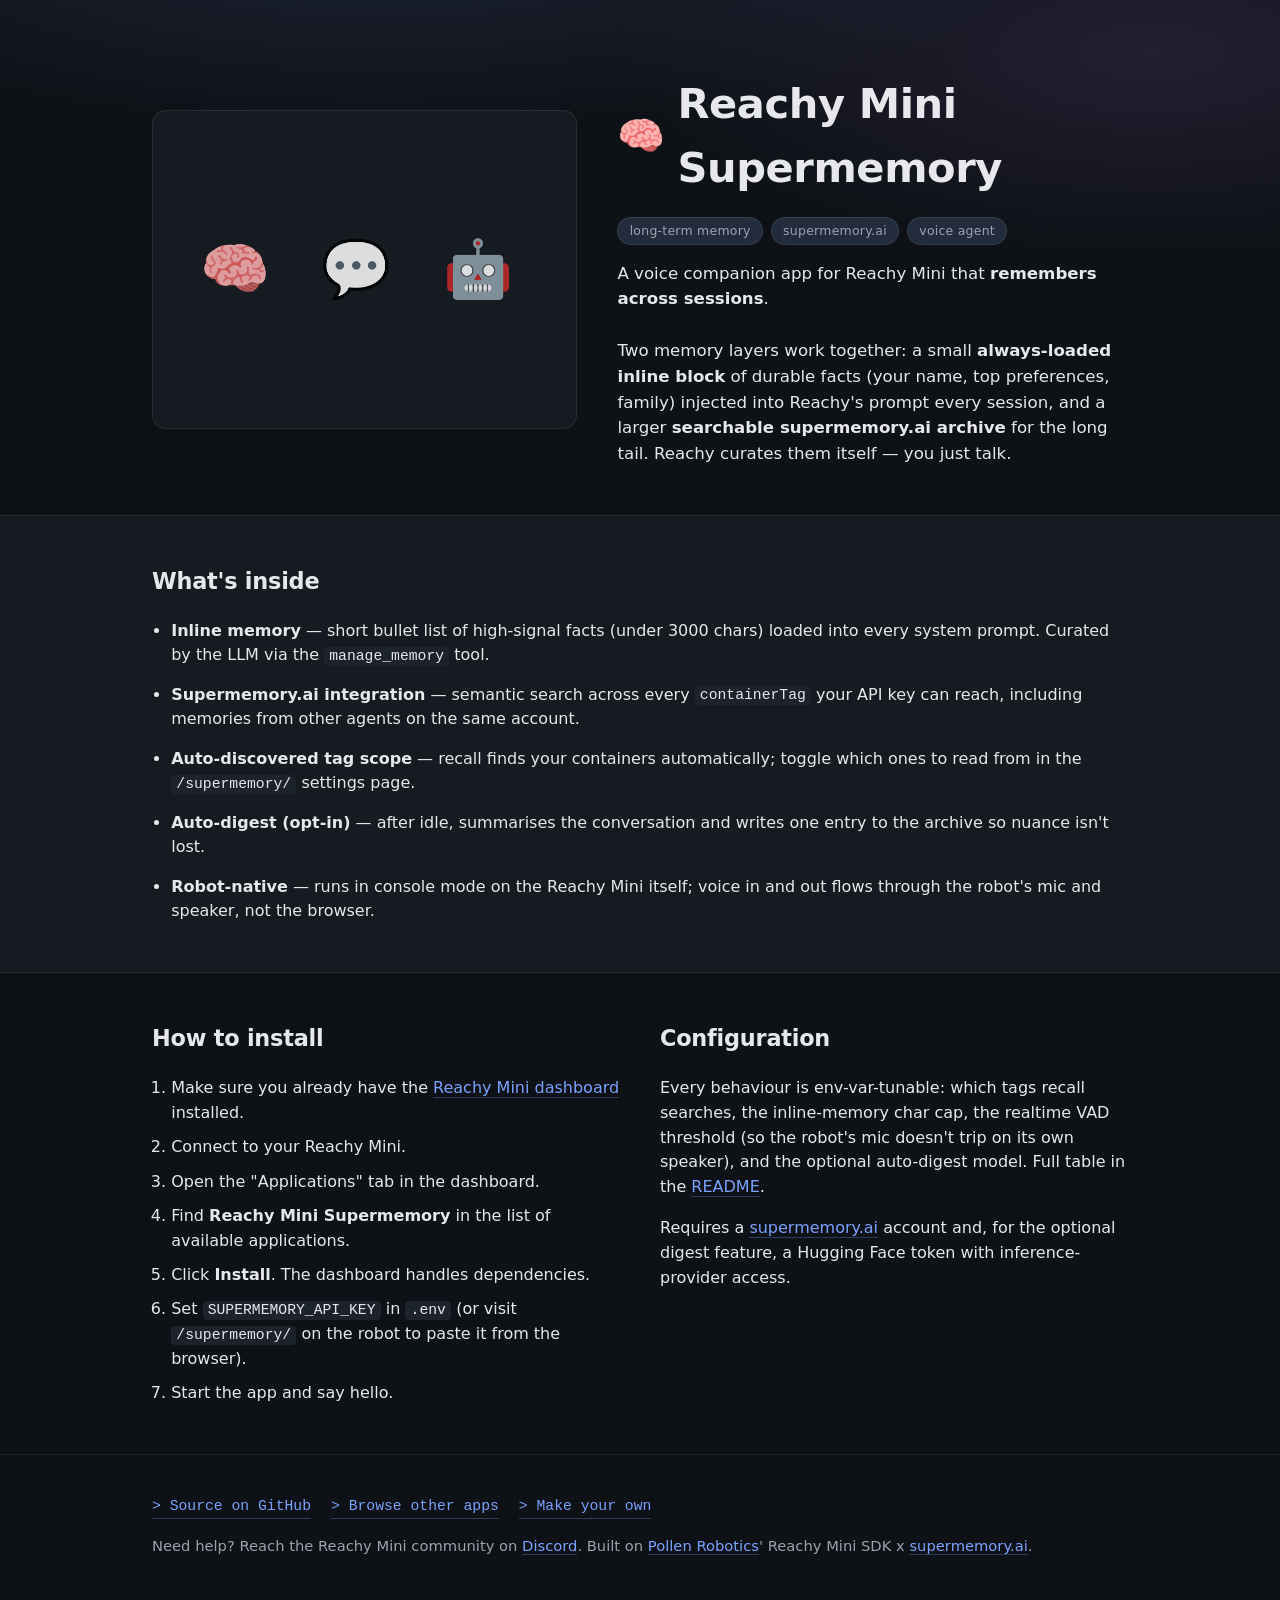
==== index.html @ 40059d6d "Prep app for Hugging Face Space publish reachy-mini-app-assistant check now passes end-to-end. Four " ====
<!DOCTYPE html>
<html lang="en">
<head>
  <meta charset="UTF-8" />
  <meta name="viewport" content="width=device-width, initial-scale=1.0" />
  <title>Reachy Mini Supermemory - Voice companion with long-term memory</title>
  <meta name="description" content="Reachy Mini conversation app with dual-layer memory: a small always-loaded inline block and a searchable supermemory.ai archive. Talk to your robot once, it remembers next session." />
  <link rel="stylesheet" href="style.css" />
</head>
<body>

  <section class="hero">
    <div class="container">
      <div class="hero-grid">
        <div class="hero-visual">
          <div class="hero-placeholder">🧠 💬 🤖</div>
        </div>

        <div class="hero-content">
          <div class="hero-header">
            <div class="hero-icon">🧠</div>
            <h1 class="hero-title">Reachy Mini Supermemory</h1>
          </div>

          <div class="tags">
            <span class="tag">long-term memory</span>
            <span class="tag">supermemory.ai</span>
            <span class="tag">voice agent</span>
          </div>

          <p class="hero-description">
            A voice companion app for Reachy Mini that <b>remembers across sessions</b>.
            <br /><br />
            Two memory layers work together: a small <b>always-loaded inline block</b> of durable facts (your name, top preferences, family) injected into Reachy's prompt every session, and a larger <b>searchable supermemory.ai archive</b> for the long tail. Reachy curates them itself — you just talk.
          </p>
        </div>
      </div>
    </div>
  </section>

  <section class="features">
    <div class="container">
      <h2 class="section-title">What's inside</h2>
      <ul class="feature-list">
        <li>
          <b>Inline memory</b> — short bullet list of high-signal facts (under 3000 chars) loaded into every system prompt. Curated by the LLM via the <code>manage_memory</code> tool.
        </li>
        <li>
          <b>Supermemory.ai integration</b> — semantic search across every <code>containerTag</code> your API key can reach, including memories from other agents on the same account.
        </li>
        <li>
          <b>Auto-discovered tag scope</b> — recall finds your containers automatically; toggle which ones to read from in the <code>/supermemory/</code> settings page.
        </li>
        <li>
          <b>Auto-digest (opt-in)</b> — after idle, summarises the conversation and writes one entry to the archive so nuance isn't lost.
        </li>
        <li>
          <b>Robot-native</b> — runs in console mode on the Reachy Mini itself; voice in and out flows through the robot's mic and speaker, not the browser.
        </li>
      </ul>
    </div>
  </section>

  <section class="technical">
    <div class="container">
      <div class="technical-grid">
        <div>
          <h2 class="section-title">How to install</h2>
          <ol class="install-steps">
            <li>
              <span>
                Make sure you already have the
                <a href="https://github.com/pollen-robotics/reachy-mini-desktop-app/releases/latest" class="link-tertiary">Reachy Mini dashboard</a>
                installed.
              </span>
            </li>
            <li><span>Connect to your Reachy Mini.</span></li>
            <li><span>Open the "Applications" tab in the dashboard.</span></li>
            <li><span>Find <b>Reachy Mini Supermemory</b> in the list of available applications.</span></li>
            <li><span>Click <b>Install</b>. The dashboard handles dependencies.</span></li>
            <li><span>Set <code>SUPERMEMORY_API_KEY</code> in <code>.env</code> (or visit <code>/supermemory/</code> on the robot to paste it from the browser).</span></li>
            <li><span>Start the app and say hello.</span></li>
          </ol>
        </div>

        <div>
          <h2 class="section-title">Configuration</h2>
          <p>
            Every behaviour is env-var-tunable: which tags recall searches, the inline-memory char cap, the realtime VAD threshold (so the robot's mic doesn't trip on its own speaker), and the optional auto-digest model. Full table in the
            <a href="https://github.com/cortexuvula/reachy_mini_supermemory_app#configuration-reference" class="link-tertiary">README</a>.
          </p>
          <p>
            Requires a <a href="https://supermemory.ai" class="link-tertiary">supermemory.ai</a> account and, for the optional digest feature, a Hugging Face token with inference-provider access.
          </p>
        </div>
      </div>
    </div>
  </section>

  <footer class="footer">
    <div class="container">
      <div class="footer-content">
        <div class="footer-links">
          <a href="https://github.com/cortexuvula/reachy_mini_supermemory_app" target="_blank" rel="noopener">&gt; Source on GitHub</a>
          <a href="https://huggingface.co/spaces/pollen-robotics/Reachy-Mini_Best_Spaces" target="_blank" rel="noopener">&gt; Browse other apps</a>
          <a href="https://huggingface.co/blog/pollen-robotics/make-and-publish-your-reachy-mini-apps" target="_blank" rel="noopener">&gt; Make your own</a>
        </div>
        <p class="footer-help">
          Need help? Reach the Reachy Mini community on <a href="https://discord.gg/u3QtUBhy" target="_blank" rel="noopener">Discord</a>.
          Built on <a href="https://www.pollen-robotics.com/" target="_blank" rel="noopener">Pollen Robotics</a>' Reachy Mini SDK x <a href="https://supermemory.ai" target="_blank" rel="noopener">supermemory.ai</a>.
        </p>
      </div>
    </div>
  </footer>

</body>
</html>
---- style.css ----
:root {
  --bg: #0e1116;
  --surface: #161b22;
  --surface-2: #1c232c;
  --text: #e6e8eb;
  --text-dim: #9aa3ac;
  --accent: #7aa2ff;
  --accent-2: #b08cff;
  --tag-bg: #232c3d;
  --border: rgba(255, 255, 255, 0.08);
  --radius: 14px;
  --radius-sm: 8px;
  --font-sans: ui-sans-serif, system-ui, -apple-system, "Segoe UI", Roboto, "Helvetica Neue", Arial, sans-serif;
  --font-mono: ui-monospace, SFMono-Regular, "SF Mono", Menlo, Consolas, "Liberation Mono", monospace;
}

* { box-sizing: border-box; }

html, body {
  margin: 0;
  padding: 0;
  background: var(--bg);
  color: var(--text);
  font-family: var(--font-sans);
  line-height: 1.55;
  -webkit-font-smoothing: antialiased;
}

a {
  color: var(--accent);
  text-decoration: none;
  border-bottom: 1px solid rgba(122, 162, 255, 0.3);
  transition: color 120ms ease, border-color 120ms ease;
}
a:hover { color: var(--accent-2); border-color: var(--accent-2); }

code {
  font-family: var(--font-mono);
  font-size: 0.92em;
  background: var(--surface-2);
  padding: 0.1em 0.35em;
  border-radius: 4px;
}

.container {
  max-width: 1024px;
  margin: 0 auto;
  padding: 0 1.5rem;
}

/* Hero */
.hero {
  padding: 4.5rem 0 3rem;
  background:
    radial-gradient(1200px 400px at 30% -20%, rgba(122, 162, 255, 0.15), transparent 60%),
    radial-gradient(900px 350px at 90% 10%, rgba(176, 140, 255, 0.12), transparent 60%);
}

.hero-grid {
  display: grid;
  grid-template-columns: 1fr 1.2fr;
  gap: 2.5rem;
  align-items: center;
}

.hero-visual {
  background: var(--surface);
  border: 1px solid var(--border);
  border-radius: var(--radius);
  aspect-ratio: 4 / 3;
  display: flex;
  align-items: center;
  justify-content: center;
}

.hero-placeholder {
  font-size: 3.5rem;
  letter-spacing: 0.3em;
  opacity: 0.85;
}

.hero-content { display: flex; flex-direction: column; gap: 1rem; }

.hero-header {
  display: flex;
  align-items: center;
  gap: 0.75rem;
}

.hero-icon { font-size: 2.4rem; line-height: 1; }

.hero-title {
  margin: 0;
  font-size: clamp(1.8rem, 4vw, 2.6rem);
  font-weight: 700;
  letter-spacing: -0.01em;
}

.tags { display: flex; flex-wrap: wrap; gap: 0.5rem; }

.tag {
  background: var(--tag-bg);
  color: var(--text-dim);
  padding: 0.2rem 0.7rem;
  border-radius: 999px;
  font-size: 0.78rem;
  letter-spacing: 0.02em;
  border: 1px solid var(--border);
}

.hero-description {
  margin: 0;
  font-size: 1.04rem;
  color: var(--text);
  max-width: 60ch;
}

/* Features */
.features {
  padding: 3rem 0;
  background: var(--surface);
  border-top: 1px solid var(--border);
  border-bottom: 1px solid var(--border);
}

.section-title {
  margin: 0 0 1.25rem;
  font-size: 1.4rem;
  font-weight: 600;
  letter-spacing: -0.01em;
}

.feature-list {
  margin: 0;
  padding-left: 1.2rem;
  display: grid;
  gap: 0.9rem;
  color: var(--text-dim);
}

.feature-list li { color: var(--text); }
.feature-list li b { color: var(--text); }

/* Technical / install */
.technical { padding: 3rem 0; }

.technical-grid {
  display: grid;
  grid-template-columns: 1fr 1fr;
  gap: 2.5rem;
  align-items: start;
}

.install-steps {
  margin: 0;
  padding-left: 1.2rem;
  display: grid;
  gap: 0.6rem;
  color: var(--text-dim);
}

.install-steps li { color: var(--text); }

.link-tertiary { color: var(--accent); }

/* Footer */
.footer {
  padding: 2.5rem 0 3rem;
  border-top: 1px solid var(--border);
  background: var(--bg);
}

.footer-content {
  display: grid;
  gap: 1rem;
  color: var(--text-dim);
}

.footer-links {
  display: flex;
  flex-wrap: wrap;
  gap: 1.25rem;
  font-family: var(--font-mono);
  font-size: 0.92rem;
}

.footer-help {
  margin: 0;
  font-size: 0.92rem;
  color: var(--text-dim);
}

/* Responsive */
@media (max-width: 720px) {
  .hero-grid, .technical-grid { grid-template-columns: 1fr; }
  .hero { padding: 3rem 0 2rem; }
  .hero-visual { aspect-ratio: 16 / 10; }
}
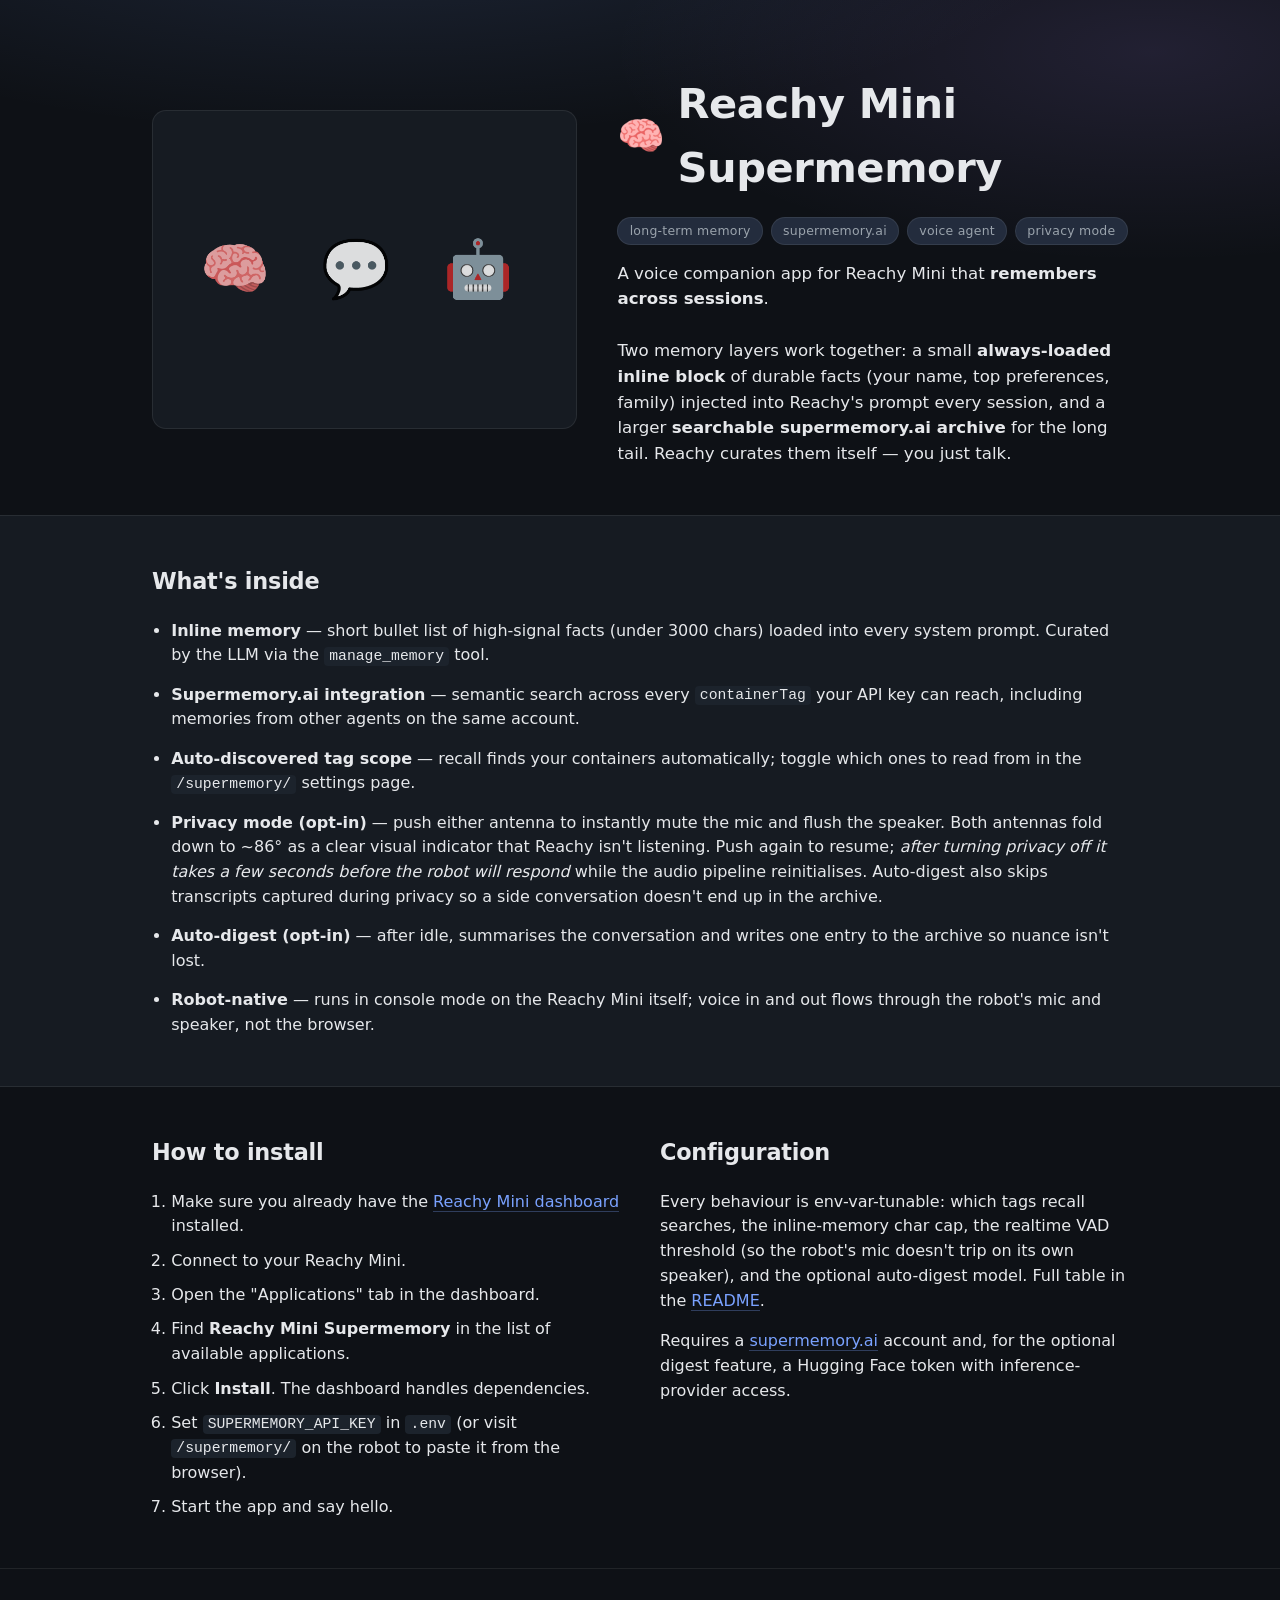
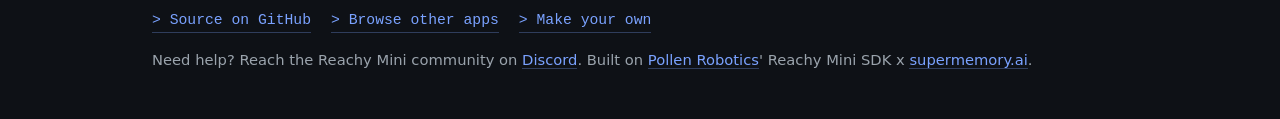
==== commit 54a4ac17: "Document privacy mode on landing page + note resume delay Added a "privacy mode" tag to the hero and" ====
--- a/index.html
+++ b/index.html
@@ -26,6 +26,7 @@
             <span class="tag">long-term memory</span>
             <span class="tag">supermemory.ai</span>
             <span class="tag">voice agent</span>
+            <span class="tag">privacy mode</span>
           </div>
 
           <p class="hero-description">
@@ -50,6 +51,9 @@
         </li>
         <li>
           <b>Auto-discovered tag scope</b> — recall finds your containers automatically; toggle which ones to read from in the <code>/supermemory/</code> settings page.
+        </li>
+        <li>
+          <b>Privacy mode (opt-in)</b> — push either antenna to instantly mute the mic and flush the speaker. Both antennas fold down to ~86° as a clear visual indicator that Reachy isn't listening. Push again to resume; <em>after turning privacy off it takes a few seconds before the robot will respond</em> while the audio pipeline reinitialises. Auto-digest also skips transcripts captured during privacy so a side conversation doesn't end up in the archive.
         </li>
         <li>
           <b>Auto-digest (opt-in)</b> — after idle, summarises the conversation and writes one entry to the archive so nuance isn't lost.
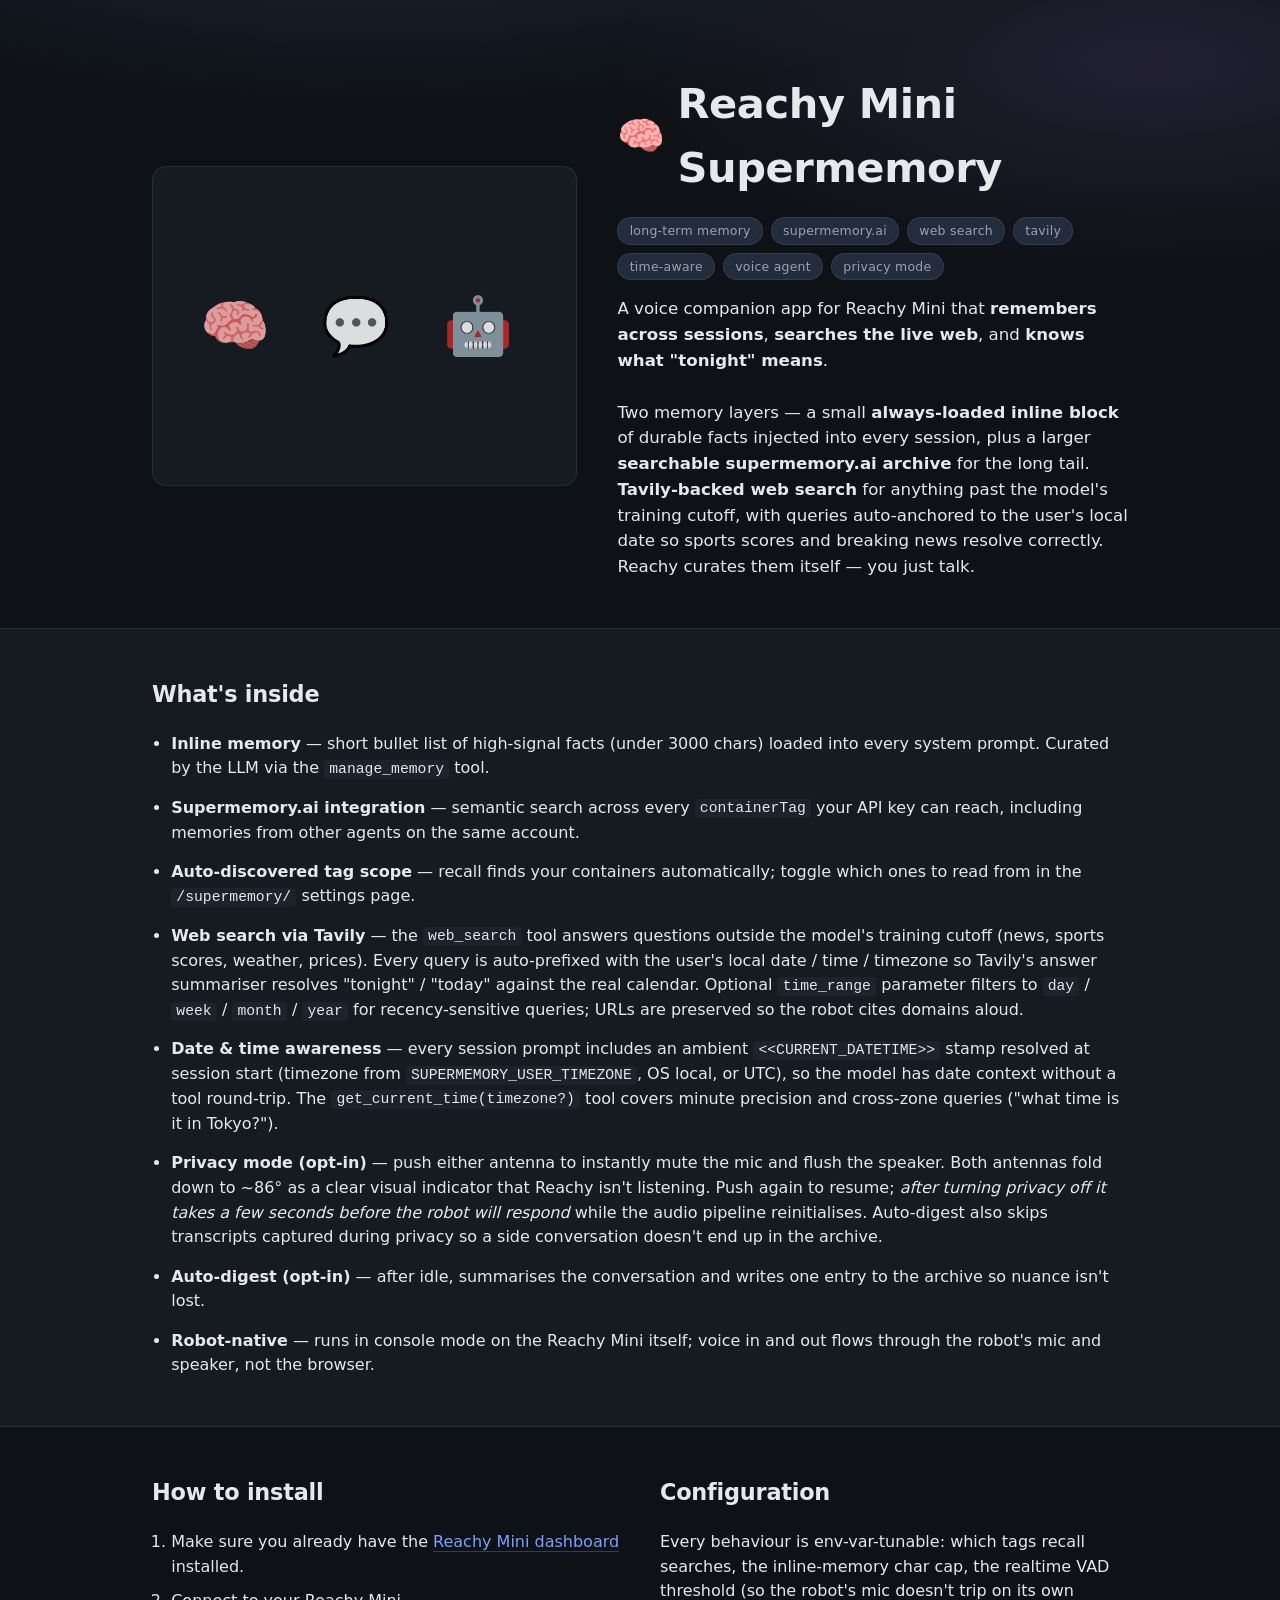
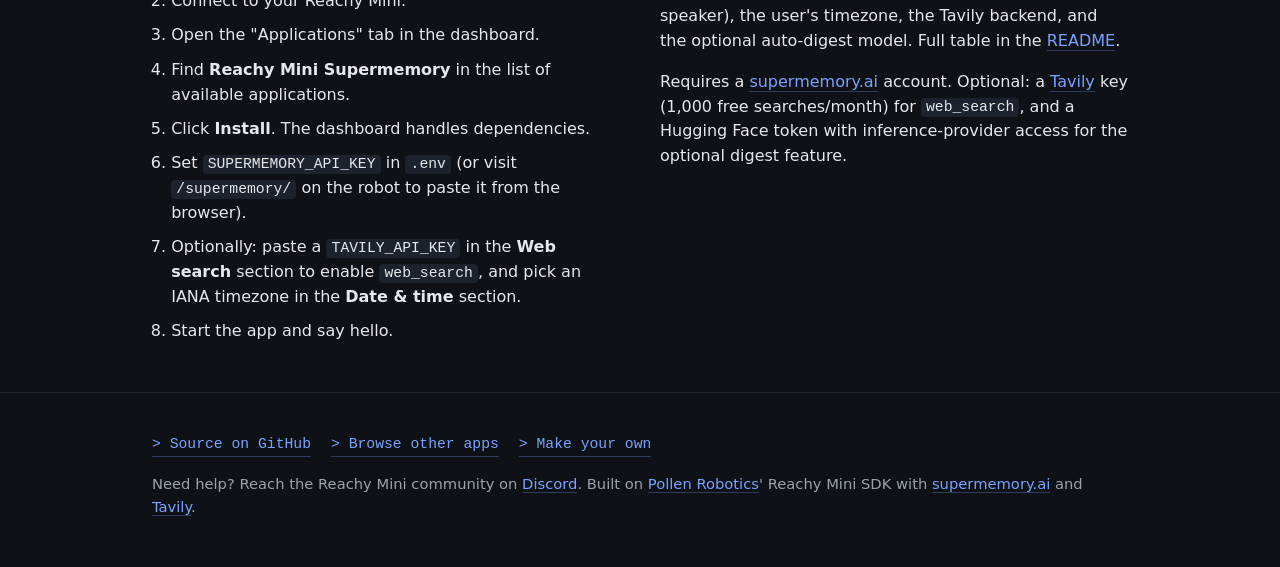
==== commit 550e9d9e: "Docs: surface web_search (Tavily) and date/time awareness on the landing page README and index.html " ====
--- a/index.html
+++ b/index.html
@@ -3,8 +3,8 @@
 <head>
   <meta charset="UTF-8" />
   <meta name="viewport" content="width=device-width, initial-scale=1.0" />
-  <title>Reachy Mini Supermemory - Voice companion with long-term memory</title>
-  <meta name="description" content="Reachy Mini conversation app with dual-layer memory: a small always-loaded inline block and a searchable supermemory.ai archive. Talk to your robot once, it remembers next session." />
+  <title>Reachy Mini Supermemory - Voice companion with memory, web search, and time awareness</title>
+  <meta name="description" content="Reachy Mini conversation app with dual-layer memory (inline + supermemory.ai), Tavily-backed web search, and timezone-aware date/time so the robot knows what 'tonight' actually means." />
   <link rel="stylesheet" href="style.css" />
 </head>
 <body>
@@ -25,14 +25,17 @@
           <div class="tags">
             <span class="tag">long-term memory</span>
             <span class="tag">supermemory.ai</span>
+            <span class="tag">web search</span>
+            <span class="tag">tavily</span>
+            <span class="tag">time-aware</span>
             <span class="tag">voice agent</span>
             <span class="tag">privacy mode</span>
           </div>
 
           <p class="hero-description">
-            A voice companion app for Reachy Mini that <b>remembers across sessions</b>.
+            A voice companion app for Reachy Mini that <b>remembers across sessions</b>, <b>searches the live web</b>, and <b>knows what "tonight" means</b>.
             <br /><br />
-            Two memory layers work together: a small <b>always-loaded inline block</b> of durable facts (your name, top preferences, family) injected into Reachy's prompt every session, and a larger <b>searchable supermemory.ai archive</b> for the long tail. Reachy curates them itself — you just talk.
+            Two memory layers — a small <b>always-loaded inline block</b> of durable facts injected into every session, plus a larger <b>searchable supermemory.ai archive</b> for the long tail. <b>Tavily-backed web search</b> for anything past the model's training cutoff, with queries auto-anchored to the user's local date so sports scores and breaking news resolve correctly. Reachy curates them itself — you just talk.
           </p>
         </div>
       </div>
@@ -51,6 +54,12 @@
         </li>
         <li>
           <b>Auto-discovered tag scope</b> — recall finds your containers automatically; toggle which ones to read from in the <code>/supermemory/</code> settings page.
+        </li>
+        <li>
+          <b>Web search via Tavily</b> — the <code>web_search</code> tool answers questions outside the model's training cutoff (news, sports scores, weather, prices). Every query is auto-prefixed with the user's local date / time / timezone so Tavily's answer summariser resolves "tonight" / "today" against the real calendar. Optional <code>time_range</code> parameter filters to <code>day</code> / <code>week</code> / <code>month</code> / <code>year</code> for recency-sensitive queries; URLs are preserved so the robot cites domains aloud.
+        </li>
+        <li>
+          <b>Date &amp; time awareness</b> — every session prompt includes an ambient <code>&lt;&lt;CURRENT_DATETIME&gt;&gt;</code> stamp resolved at session start (timezone from <code>SUPERMEMORY_USER_TIMEZONE</code>, OS local, or UTC), so the model has date context without a tool round-trip. The <code>get_current_time(timezone?)</code> tool covers minute precision and cross-zone queries ("what time is it in Tokyo?").
         </li>
         <li>
           <b>Privacy mode (opt-in)</b> — push either antenna to instantly mute the mic and flush the speaker. Both antennas fold down to ~86° as a clear visual indicator that Reachy isn't listening. Push again to resume; <em>after turning privacy off it takes a few seconds before the robot will respond</em> while the audio pipeline reinitialises. Auto-digest also skips transcripts captured during privacy so a side conversation doesn't end up in the archive.
@@ -83,6 +92,7 @@
             <li><span>Find <b>Reachy Mini Supermemory</b> in the list of available applications.</span></li>
             <li><span>Click <b>Install</b>. The dashboard handles dependencies.</span></li>
             <li><span>Set <code>SUPERMEMORY_API_KEY</code> in <code>.env</code> (or visit <code>/supermemory/</code> on the robot to paste it from the browser).</span></li>
+            <li><span>Optionally: paste a <code>TAVILY_API_KEY</code> in the <b>Web search</b> section to enable <code>web_search</code>, and pick an IANA timezone in the <b>Date &amp; time</b> section.</span></li>
             <li><span>Start the app and say hello.</span></li>
           </ol>
         </div>
@@ -90,11 +100,11 @@
         <div>
           <h2 class="section-title">Configuration</h2>
           <p>
-            Every behaviour is env-var-tunable: which tags recall searches, the inline-memory char cap, the realtime VAD threshold (so the robot's mic doesn't trip on its own speaker), and the optional auto-digest model. Full table in the
+            Every behaviour is env-var-tunable: which tags recall searches, the inline-memory char cap, the realtime VAD threshold (so the robot's mic doesn't trip on its own speaker), the user's timezone, the Tavily backend, and the optional auto-digest model. Full table in the
             <a href="https://github.com/cortexuvula/reachy_mini_supermemory_app#configuration-reference" class="link-tertiary">README</a>.
           </p>
           <p>
-            Requires a <a href="https://supermemory.ai" class="link-tertiary">supermemory.ai</a> account and, for the optional digest feature, a Hugging Face token with inference-provider access.
+            Requires a <a href="https://supermemory.ai" class="link-tertiary">supermemory.ai</a> account. Optional: a <a href="https://tavily.com" class="link-tertiary">Tavily</a> key (1,000 free searches/month) for <code>web_search</code>, and a Hugging Face token with inference-provider access for the optional digest feature.
           </p>
         </div>
       </div>
@@ -111,7 +121,7 @@
         </div>
         <p class="footer-help">
           Need help? Reach the Reachy Mini community on <a href="https://discord.gg/u3QtUBhy" target="_blank" rel="noopener">Discord</a>.
-          Built on <a href="https://www.pollen-robotics.com/" target="_blank" rel="noopener">Pollen Robotics</a>' Reachy Mini SDK x <a href="https://supermemory.ai" target="_blank" rel="noopener">supermemory.ai</a>.
+          Built on <a href="https://www.pollen-robotics.com/" target="_blank" rel="noopener">Pollen Robotics</a>' Reachy Mini SDK with <a href="https://supermemory.ai" target="_blank" rel="noopener">supermemory.ai</a> and <a href="https://tavily.com" target="_blank" rel="noopener">Tavily</a>.
         </p>
       </div>
     </div>
